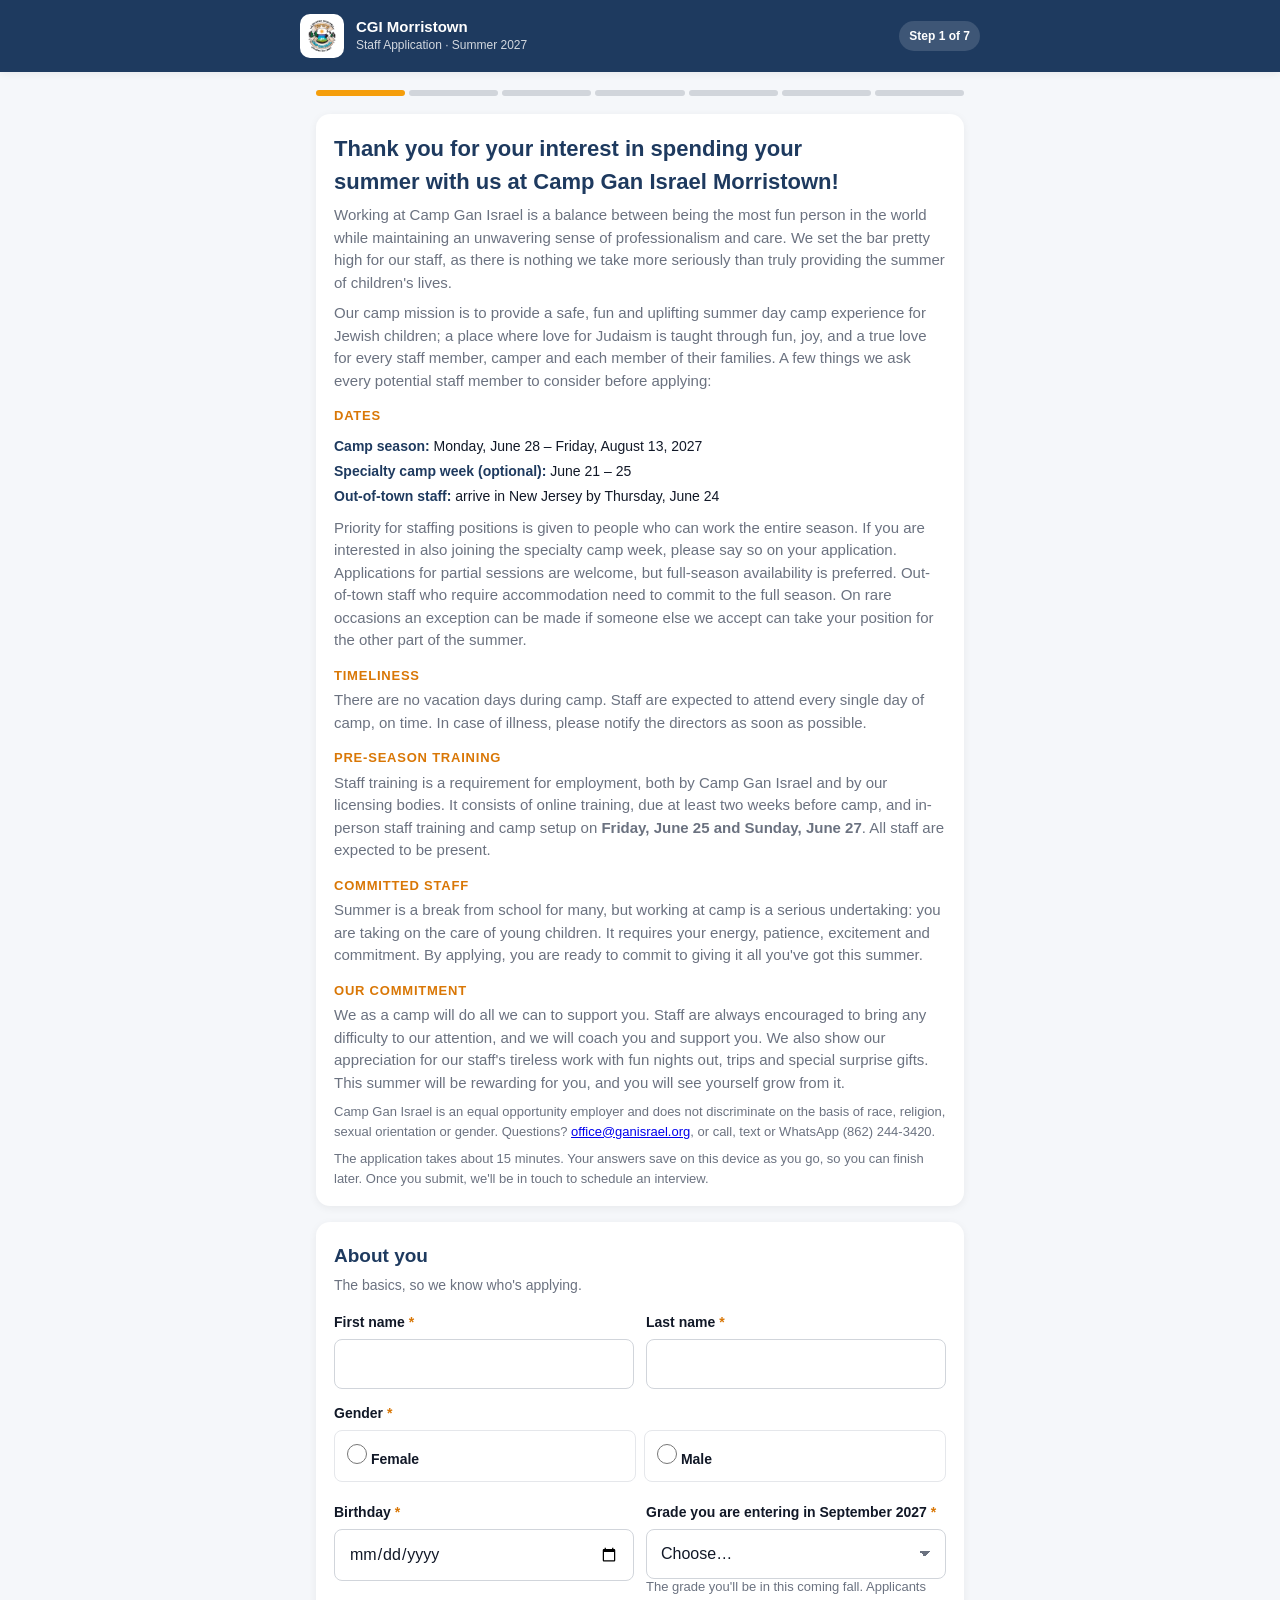
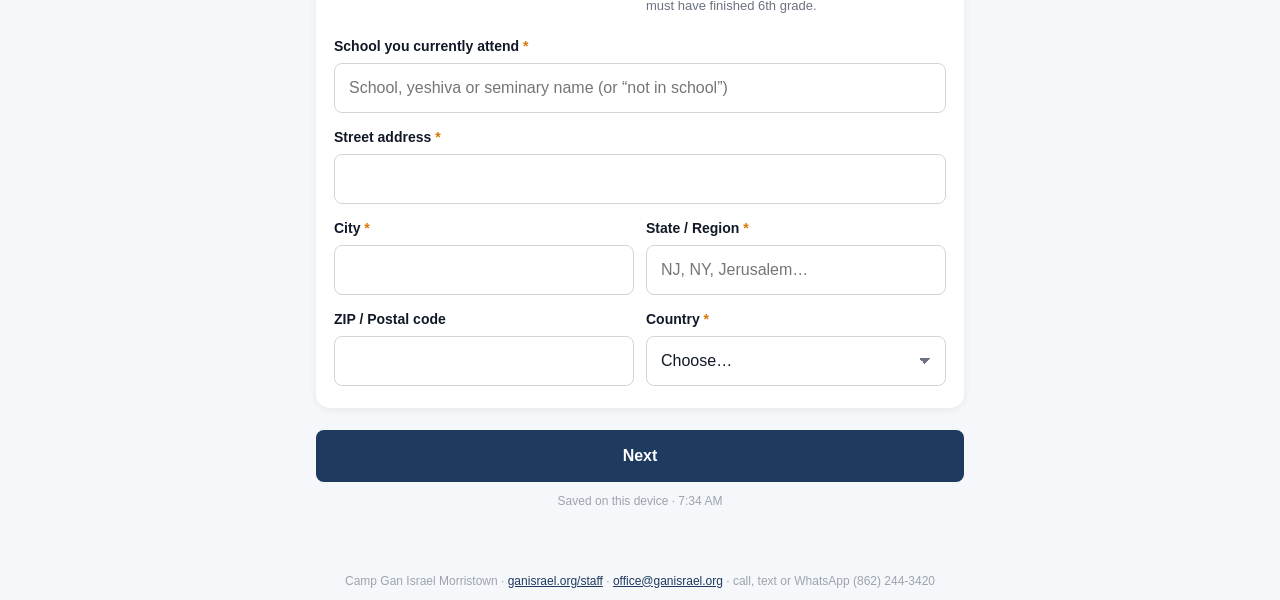
==== apply.html @ 80b59e17 "2027 staff application + reference pages, live backend config - apply.html: 2027 staff application (" ====
<!DOCTYPE html>
<html lang="en">
<head>
  <meta charset="UTF-8">
  <meta name="viewport" content="width=device-width, initial-scale=1, viewport-fit=cover">
  <meta name="theme-color" content="#1e3a5f">
  <meta name="robots" content="noindex, nofollow">
  <title>Staff Application 2027</title>
  <link rel="icon" href="assets/cgi-logo.png">
  <style>
    /* Layout: one column, one section at a time, big tap targets. Same tokens as the portal (styles.css). */
    :root {
      --navy: #1e3a5f; --navy-dark: #142842; --navy-soft: #e8eef6;
      --accent: #f59e0b; --accent-dark: #d97706;
      --green: #059669; --red: #dc2626; --red-soft: #fef2f2;
      --bg: #f5f7fa; --card: #ffffff;
      --text: #111827; --muted: #6b7280; --light: #9ca3af;
      --border: #e5e7eb; --border-dark: #d1d5db;
      --radius: 14px; --radius-sm: 8px;
      --shadow: 0 2px 8px rgba(0,0,0,.06); --shadow-lg: 0 8px 24px rgba(0,0,0,.08);
      --font: -apple-system, BlinkMacSystemFont, "Segoe UI", "Helvetica Neue", Arial, sans-serif;
      color-scheme: light;
    }
    * { box-sizing: border-box; margin: 0; padding: 0; }
    html, body { font-family: var(--font); background: var(--bg); color: var(--text); line-height: 1.5; -webkit-font-smoothing: antialiased; }
    button, input, select, textarea { font: inherit; color: inherit; }
    :focus-visible { outline: none; box-shadow: 0 0 0 3px rgba(30,58,95,.25); border-radius: var(--radius-sm); }
    [hidden] { display: none !important; }

    .top { background: var(--navy); color: #fff; padding-block: 14px; padding-left: max(16px, env(safe-area-inset-left, 0px)); padding-right: max(16px, env(safe-area-inset-right, 0px)); position: sticky; top: 0; z-index: 10; box-shadow: var(--shadow); }
    .top .inner { max-width: 680px; margin: 0 auto; display: flex; align-items: center; gap: 12px; }
    .top img { width: 44px; height: 44px; object-fit: contain; background: #fff; border-radius: 10px; padding: 3px; flex-shrink: 0; }
    .top .brand { font-weight: 700; font-size: 15px; line-height: 1.2; }
    .top .sub { font-size: 12px; opacity: .8; }
    .top .step-pill { margin-left: auto; font-size: 12px; font-weight: 600; background: rgba(255,255,255,.14); padding: 6px 10px; border-radius: 999px; white-space: nowrap; }

    .wrap { max-width: 680px; margin: 0 auto; padding-block: 18px 40px; padding-left: max(16px, env(safe-area-inset-left, 0px)); padding-right: max(16px, env(safe-area-inset-right, 0px)); }
    .preview-ribbon { background: #b45309; color: #fff; font: 600 12px/1.4 var(--font); text-align: center; padding: 6px 10px; letter-spacing: .02em; }

    .progress { display: grid; grid-template-columns: repeat(7, 1fr); gap: 4px; margin: 0 0 18px; }
    .progress span { height: 6px; border-radius: 3px; background: var(--border-dark); }
    .progress span.done { background: var(--green); }
    .progress span.now { background: var(--accent); }

    .intro { background: var(--card); border-radius: var(--radius); padding: 18px; box-shadow: var(--shadow); margin-bottom: 16px; }
    .intro h1 { font-size: 22px; color: var(--navy); margin-bottom: 6px; text-wrap: balance; }
    .intro p { color: var(--muted); font-size: 15px; margin-bottom: 8px; }
    .intro p:last-child { margin-bottom: 0; }
    .intro .dates { display: grid; gap: 4px; font-size: 14px; color: var(--text); margin: 10px 0; }
    .intro .dates b { color: var(--navy); }
    .intro h3 { font-size: 13px; letter-spacing: .06em; text-transform: uppercase; color: var(--accent-dark); margin: 14px 0 4px; }
    .intro .small { font-size: 13px; }
    .field input[type=file] { display: block; width: 100%; padding: 10px; border: 1.5px dashed var(--border-dark); border-radius: var(--radius-sm); background: #fff; font-size: 14px; }

    section.step { background: var(--card); border-radius: var(--radius); padding: 20px 18px 22px; box-shadow: var(--shadow); }
    section.step h2 { font-size: 19px; color: var(--navy); margin-bottom: 4px; text-wrap: balance; }
    section.step .lead { color: var(--muted); font-size: 14px; margin-bottom: 16px; }
    .group { display: grid; gap: 14px; }
    .field label, .field .lbl { display: block; font-size: 14px; font-weight: 600; margin-bottom: 6px; }
    .field .hint { font-size: 13px; color: var(--muted); margin: -2px 0 6px; }
    .field .req::after { content: " *"; color: var(--accent-dark); }
    input[type=text], input[type=email], input[type=tel], input[type=date], select, textarea {
      width: 100%; padding: 12px 14px; font-size: 16px; border: 1.5px solid var(--border-dark); border-radius: var(--radius-sm); background: #fff; min-height: 46px;
    }
    textarea { min-height: 96px; resize: vertical; }
    select { appearance: none; -webkit-appearance: none; background-image: linear-gradient(45deg, transparent 50%, var(--muted) 50%), linear-gradient(135deg, var(--muted) 50%, transparent 50%); background-position: calc(100% - 20px) 50%, calc(100% - 14px) 50%; background-size: 6px 6px; background-repeat: no-repeat; padding-right: 36px; }
    .two { display: grid; grid-template-columns: 1fr 1fr; gap: 12px; }
    @media (max-width: 480px) { .two { grid-template-columns: 1fr; } }
    .choices { display: grid; gap: 8px; }
    .choice { display: flex; align-items: flex-start; gap: 10px; padding: 11px 12px; border: 1.5px solid var(--border); border-radius: var(--radius-sm); background: #fff; cursor: pointer; font-size: 15px; min-height: 46px; }
    .choice input { width: 20px; height: 20px; margin-top: 2px; flex-shrink: 0; accent-color: var(--navy); }
    .choice:has(input:checked) { border-color: var(--navy); background: var(--navy-soft); }
    .choice small { display: block; color: var(--muted); font-size: 13px; }
    .inline { display: flex; align-items: center; gap: 10px; font-size: 14px; font-weight: 500; margin-top: 8px; }
    .inline input { width: 20px; height: 20px; accent-color: var(--navy); }
    .note { background: var(--navy-soft); border-left: 4px solid var(--navy); padding: 10px 12px; border-radius: 0 var(--radius-sm) var(--radius-sm) 0; font-size: 14px; color: var(--text); }
    .subcard { border: 1.5px dashed var(--border-dark); border-radius: var(--radius-sm); padding: 14px; display: grid; gap: 12px; }
    .subcard h3 { font-size: 15px; color: var(--navy); }
    .subcard p.pol { font-size: 14px; color: var(--text); line-height: 1.55; }
    .field.error input, .field.error select, .field.error textarea { border-color: var(--red); background: var(--red-soft); }
    .err { color: var(--red); font-size: 13px; margin-top: 4px; display: none; }
    .field.error .err { display: block; }
    .banner-error { background: var(--red-soft); border: 1.5px solid var(--red); color: var(--red); border-radius: var(--radius-sm); padding: 10px 12px; font-size: 14px; margin-bottom: 14px; }

    .nav { display: flex; gap: 10px; margin-top: 22px; }
    .btn { border: 0; border-radius: var(--radius-sm); padding: 14px 18px; font-size: 16px; font-weight: 700; min-height: 48px; cursor: pointer; }
    .btn-primary { background: var(--navy); color: #fff; flex: 1; }
    .btn-primary:hover { background: var(--navy-dark); }
    .btn-ghost { background: #fff; color: var(--navy); border: 1.5px solid var(--border-dark); }
    .btn-accent { background: var(--accent); color: #fff; flex: 1; }
    .btn-accent:hover { background: var(--accent-dark); }
    .saved { text-align: center; font-size: 12px; color: var(--light); margin-top: 10px; }

    .done-card { background: var(--card); border-radius: var(--radius); padding: 24px 18px; box-shadow: var(--shadow-lg); text-align: center; }
    .done-card .check { width: 64px; height: 64px; border-radius: 50%; background: var(--green); color: #fff; font-size: 34px; line-height: 64px; margin: 0 auto 14px; }
    .done-card h2 { color: var(--navy); font-size: 22px; margin-bottom: 8px; }
    .done-card p { color: var(--muted); margin-bottom: 8px; }
    .summary { text-align: left; margin-top: 18px; border-top: 1px solid var(--border); padding-top: 14px; font-size: 14px; }
    .summary h3 { font-size: 15px; color: var(--navy); margin: 12px 0 6px; }
    .summary dl { display: grid; grid-template-columns: minmax(120px, 38%) 1fr; gap: 4px 10px; }
    .summary dt { color: var(--muted); }
    .summary dd { min-width: 0; overflow-wrap: anywhere; }

    footer { text-align: center; color: var(--light); font-size: 12px; padding: 22px 16px 10px; }
    footer a { color: var(--navy); }
    @media (prefers-reduced-motion: no-preference) { section.step { animation: in .18s ease-out; } @keyframes in { from { opacity: .6; transform: translateY(4px); } to { opacity: 1; transform: none; } } }
  </style>
</head>
<body>

<header class="top">
  <div class="inner">
    <img src="assets/cgi-logo.png" alt="Camp Gan Israel Morristown">
    <div>
      <div class="brand">CGI Morristown</div>
      <div class="sub">Staff Application · Summer 2027</div>
    </div>
    <div class="step-pill" id="stepPill">Step 1 of 7</div>
  </div>
</header>

<div class="preview-ribbon" id="previewRibbon" hidden>PREVIEW · nothing you type here is sent</div>

<main class="wrap">
  <div class="progress" id="progress" aria-hidden="true"></div>

  <div class="intro" id="intro">
    <h1>Thank you for your interest in spending your summer with us at Camp Gan Israel Morristown!</h1>
    <p>Working at Camp Gan Israel is a balance between being the most fun person in the world while maintaining an unwavering sense of professionalism and care. We set the bar pretty high for our staff, as there is nothing we take more seriously than truly providing the summer of children's lives.</p>
    <p>Our camp mission is to provide a safe, fun and uplifting summer day camp experience for Jewish children; a place where love for Judaism is taught through fun, joy, and a true love for every staff member, camper and each member of their families. A few things we ask every potential staff member to consider before applying:</p>
    <h3>Dates</h3>
    <div class="dates">
      <div><b>Camp season:</b> Monday, June 28 – Friday, August 13, 2027</div>
      <div><b>Specialty camp week (optional):</b> June 21 – 25</div>
      <div><b>Out-of-town staff:</b> arrive in New Jersey by Thursday, June 24</div>
    </div>
    <p>Priority for staffing positions is given to people who can work the entire season. If you are interested in also joining the specialty camp week, please say so on your application. Applications for partial sessions are welcome, but full-season availability is preferred. Out-of-town staff who require accommodation need to commit to the full season. On rare occasions an exception can be made if someone else we accept can take your position for the other part of the summer.</p>
    <h3>Timeliness</h3>
    <p>There are no vacation days during camp. Staff are expected to attend every single day of camp, on time. In case of illness, please notify the directors as soon as possible.</p>
    <h3>Pre-season training</h3>
    <p>Staff training is a requirement for employment, both by Camp Gan Israel and by our licensing bodies. It consists of online training, due at least two weeks before camp, and in-person staff training and camp setup on <b>Friday, June 25 and Sunday, June 27</b>. All staff are expected to be present.</p>
    <h3>Committed staff</h3>
    <p>Summer is a break from school for many, but working at camp is a serious undertaking: you are taking on the care of young children. It requires your energy, patience, excitement and commitment. By applying, you are ready to commit to giving it all you've got this summer.</p>
    <h3>Our commitment</h3>
    <p>We as a camp will do all we can to support you. Staff are always encouraged to bring any difficulty to our attention, and we will coach you and support you. We also show our appreciation for our staff's tireless work with fun nights out, trips and special surprise gifts. This summer will be rewarding for you, and you will see yourself grow from it.</p>
    <p class="small">Camp Gan Israel is an equal opportunity employer and does not discriminate on the basis of race, religion, sexual orientation or gender. Questions? <a href="mailto:office@ganisrael.org">office@ganisrael.org</a>, or call, text or WhatsApp (862) 244-3420.</p>
    <p class="small">The application takes about 15 minutes. Your answers save on this device as you go, so you can finish later. Once you submit, we'll be in touch to schedule an interview.</p>
  </div>

  <div class="banner-error" id="bannerError" hidden>Please fix the highlighted answers before continuing.</div>

  <form id="applyForm" novalidate autocomplete="on">

    <!-- ===================== STEP 1: ABOUT YOU ===================== -->
    <section class="step" data-step="1">
      <h2>About you</h2>
      <p class="lead">The basics, so we know who's applying.</p>
      <div class="group">
        <div class="two">
          <div class="field"><label class="req" for="firstName">First name</label><input type="text" id="firstName" name="firstName" autocomplete="given-name" required><div class="err">Please enter your first name.</div></div>
          <div class="field"><label class="req" for="lastName">Last name</label><input type="text" id="lastName" name="lastName" autocomplete="family-name" required><div class="err">Please enter your last name.</div></div>
        </div>
        <div class="field">
          <span class="lbl req">Gender</span>
          <div class="choices two">
            <label class="choice"><input type="radio" name="gender" value="Female" required> Female</label>
            <label class="choice"><input type="radio" name="gender" value="Male"> Male</label>
          </div>
          <div class="err">Please choose one.</div>
        </div>
        <div class="two">
          <div class="field"><label class="req" for="birthday">Birthday</label><input type="date" id="birthday" name="birthday" required><div class="err">Please enter your birthday.</div></div>
          <div class="field">
            <label class="req" for="gradeEntering">Grade you are entering in September 2027</label>
            <select id="gradeEntering" name="gradeEntering" required>
              <option value="">Choose…</option>
              <option>7th Grade</option><option>8th Grade</option><option>9th Grade</option><option>10th Grade</option>
              <option>11th Grade</option><option>12th Grade</option>
              <option>Post-High School / Seminary / Bais Midrash</option><option>College</option>
              <option>Not currently in school</option><option>Other</option>
            </select>
            <div class="hint">The grade you'll be in this coming fall. Applicants must have finished 6th grade.</div>
            <div class="err">Please choose your grade.</div>
          </div>
        </div>
        <div class="field"><label class="req" for="school">School you currently attend</label><input type="text" id="school" name="school" required placeholder="School, yeshiva or seminary name (or “not in school”)"><div class="err">Please tell us your school.</div></div>
        <div class="field"><label class="req" for="street">Street address</label><input type="text" id="street" name="street" autocomplete="street-address" required><div class="err">Please enter your address.</div></div>
        <div class="two">
          <div class="field"><label class="req" for="city">City</label><input type="text" id="city" name="city" autocomplete="address-level2" required><div class="err">Please enter your city.</div></div>
          <div class="field"><label class="req" for="state">State / Region</label><input type="text" id="state" name="state" autocomplete="address-level1" required placeholder="NJ, NY, Jerusalem…"><div class="err">Please enter your state or region.</div></div>
        </div>
        <div class="two">
          <div class="field"><label for="zip">ZIP / Postal code</label><input type="text" id="zip" name="zip" autocomplete="postal-code" inputmode="numeric"></div>
          <div class="field">
            <label class="req" for="country">Country</label>
            <select id="country" name="country" required>
              <option value="">Choose…</option>
              <option>United States</option><option>Israel</option><option>Canada</option><option>South Africa</option>
              <option>United Kingdom</option><option>Australia</option><option>Other</option>
            </select>
            <div class="err">Please choose your country.</div>
          </div>
        </div>
      </div>
    </section>

    <!-- ===================== STEP 2: CONTACT ===================== -->
    <section class="step" data-step="2" hidden>
      <h2>How to reach you</h2>
      <p class="lead">Before camp we communicate mostly by email. Interviews are by Zoom or WhatsApp video. Please give us an email and phone that you check.</p>
      <div class="group">
        <div class="field"><label class="req" for="email">Your email</label><input type="email" id="email" name="email" autocomplete="email" inputmode="email" required><div class="err">Please enter a working email address.</div></div>
        <div class="field">
          <label class="req" for="phone">Your phone</label>
          <input type="tel" id="phone" name="phone" autocomplete="tel" inputmode="tel" required placeholder="Include the country code if outside the US">
          <label class="inline"><input type="checkbox" id="phoneWhatsApp" name="phoneWhatsApp" value="Yes"> This number is on WhatsApp</label>
          <div class="err">Please enter a phone number.</div>
        </div>

        <div class="field" id="noOwnContactField">
          <span class="lbl">If the email or phone above isn't really yours</span>
          <div class="choices">
            <label class="choice"><input type="checkbox" id="noOwnContact" name="noOwnContact" value="Yes"> I don't have my own email or phone<small>Younger applicants only. You'll add a parent's contact below.</small></label>
            <label class="choice"><input type="checkbox" id="limitedAccess" name="limitedAccess" value="Yes"> I have limited access to my phone or email (for example, in yeshiva)<small>We'll copy a parent so they can pass along interview, training and camp emails.</small></label>
          </div>
          <div class="note" id="ownContactRule" hidden>Applicants entering 11th grade or above must have their own email and phone.</div>
        </div>

        <div class="subcard" id="parentBlock" hidden>
          <h3>Parent or guardian contact</h3>
          <div class="field"><label class="req" for="parentName">Parent / guardian name</label><input type="text" id="parentName" name="parentName"><div class="err">Please enter a parent's name.</div></div>
          <div class="two">
            <div class="field"><label class="req" for="parentEmail">Parent email</label><input type="email" id="parentEmail" name="parentEmail" inputmode="email"><div class="err">Please enter a working email.</div></div>
            <div class="field"><label class="req" for="parentPhone">Parent phone</label><input type="tel" id="parentPhone" name="parentPhone" inputmode="tel"><label class="inline"><input type="checkbox" name="parentPhoneWhatsApp" value="Yes"> On WhatsApp</label><div class="err">Please enter a phone number.</div></div>
          </div>
          <div class="hint">We'll copy your parent on interview, training and contract emails. You stay the main contact.</div>
        </div>

        <div class="subcard">
          <h3>Second phone number (optional)</h3>
          <div class="hint">For example a home phone, or a number you use during the summer and vacation.</div>
          <div class="two">
            <div class="field"><label for="phone2">Number</label><input type="tel" id="phone2" name="phone2" inputmode="tel"></div>
            <div class="field"><label for="phone2Note">What is this number?</label><input type="text" id="phone2Note" name="phone2Note" placeholder="Home phone, yeshiva phone…"></div>
          </div>
          <label class="inline"><input type="checkbox" name="phone2WhatsApp" value="Yes"> This number is on WhatsApp</label>
          <label class="inline"><input type="checkbox" name="phone2Summer" value="Yes"> This number is available during the summer and vacation</label>
        </div>
      </div>
    </section>

    <!-- ===================== STEP 3: THE JOB ===================== -->
    <section class="step" data-step="3" hidden>
      <h2>The job</h2>
      <p class="lead">What you're applying for and when you can be here.</p>
      <div class="group">
        <div class="field">
          <span class="lbl req">Which division are you applying for?</span>
          <div class="choices">
            <label class="choice"><input type="radio" name="division" value="Boys Division" required> Boys Division</label>
            <label class="choice"><input type="radio" name="division" value="Girls Division"> Girls Division</label>
            <label class="choice"><input type="radio" name="division" value="Kiddie Camp"> Kiddie Camp<small>Pre-K and entering Kindergarten</small></label>
            <label class="choice"><input type="radio" name="division" value="General Camp Position for all divisions"> General camp position for all divisions</label>
          </div>
          <div class="err">Please choose a division.</div>
        </div>
        <div class="two">
          <div class="field">
            <label class="req" for="position1">Position you're applying for</label>
            <select id="position1" name="position1" required>
              <option value="">Choose…</option>
              <option>Junior Counselor</option><option>Counselor</option><option>Head Counselor</option><option>Assistant Director</option>
              <option>Kiddie Camp Teacher</option><option>Kiddie Camp Assistant</option>
              <option>Specialty / Elective Instructor</option><option>Lifeguard</option><option>Van Driver</option><option>Bus Monitor</option>
              <option>Learning Teacher (Boys Division)</option><option>Other</option>
            </select>
            <div class="err">Please choose a position.</div>
          </div>
          <div class="field">
            <label for="position2">Second choice, or a position to combine with it</label>
            <select id="position2" name="position2">
              <option value="">None</option>
              <option>Junior Counselor</option><option>Counselor</option><option>Head Counselor</option><option>Assistant Director</option>
              <option>Kiddie Camp Teacher</option><option>Kiddie Camp Assistant</option>
              <option>Specialty / Elective Instructor</option><option>Lifeguard</option><option>Van Driver</option><option>Bus Monitor</option>
              <option>Learning Teacher (Boys Division)</option><option>Other</option>
            </select>
          </div>
        </div>
        <div class="field" id="positionOtherField" hidden><label for="positionOther">Tell us the position you have in mind</label><input type="text" id="positionOther" name="positionOther"></div>
        <div class="subcard" id="phonePolicyBlock" hidden>
          <h3>Our phone policy</h3>
          <p class="pol" id="policyStrict" hidden>Camp Gan Israel is a no-phone environment during camp hours. Each morning you leave your phone in the camp office with the director, and you pick it up at the end of the day. Staff stay in touch with each other by radio. We've seen that phones pull attention away from the campers, and campers shouldn't see staff on a phone. If you need to make a personal call, let your direct supervisor know and step away. Phones come out only for a genuine emergency.</p>
          <p class="pol" id="policyGeneral" hidden>Camp Gan Israel is a no-phone environment during camp hours. Phones come out only for a genuine emergency, or to take photos when asked. For a personal call, let your direct supervisor know and step away from the campers. Campers shouldn't see staff on a phone.</p>
          <div class="field">
            <label class="choice"><input type="checkbox" name="phonePolicyAck" value="Yes" required> <span>I've read the phone policy, and I'm comfortable working with it.</span></label>
            <div class="err">Please tick the box to continue.</div>
          </div>
        </div>
        <div class="field">
          <span class="lbl req">Where are you coming from?</span>
          <div class="choices">
            <label class="choice"><input type="radio" name="origin" value="In town" required> In town<small>Morristown area, coming to camp each day</small></label>
            <label class="choice"><input type="radio" name="origin" value="Out of town (USA)"> Out of town, within the US<small>You'd stay in Morristown for the summer</small></label>
            <label class="choice"><input type="radio" name="origin" value="International"> International<small>Coming from outside the US</small></label>
          </div>
          <div class="err">Please choose one.</div>
        </div>
        <div class="field">
          <span class="lbl req">Please confirm the weeks that you will be at camp</span>
          <div class="hint">Preference is given to those who can attend the entire season.</div>
          <div class="choices">
            <label class="choice"><input type="checkbox" name="weeks" value="Specialty Week (June 21 - June 25)"> Specialty Week <small>June 21 – 25</small></label>
            <label class="choice"><input type="checkbox" name="weeks" value="Week 1 (June 28 - July 2)"> Week 1 <small>June 28 – July 2</small></label>
            <label class="choice"><input type="checkbox" name="weeks" value="Week 2 (July 5 - July 9)"> Week 2 <small>July 5 – 9 · no camp Monday, July 5</small></label>
            <label class="choice"><input type="checkbox" name="weeks" value="Week 3 (July 12 - July 16)"> Week 3 <small>July 12 – 16</small></label>
            <label class="choice"><input type="checkbox" name="weeks" value="Week 4 (July 19 - July 23)"> Week 4 <small>July 19 – 23</small></label>
            <label class="choice"><input type="checkbox" name="weeks" value="Week 5 (July 26 - July 30)"> Week 5 <small>July 26 – 30</small></label>
            <label class="choice"><input type="checkbox" name="weeks" value="Week 6 (August 2 - August 6)"> Week 6 <small>August 2 – 6</small></label>
            <label class="choice"><input type="checkbox" name="weeks" value="Week 7 (August 9 - August 13)"> Week 7 <small>August 9 – 13 · no camp Thursday, August 12 (Tisha B'Av)</small></label>
          </div>
          <div class="err">Please check at least one week.</div>
        </div>
        <div class="field"><label for="blackoutDates">Within those weeks, are there any days you can't be at camp?</label><input type="text" id="blackoutDates" name="blackoutDates" placeholder="Leave blank if none"></div>
        <div class="field">
          <span class="lbl req">Have you worked at Camp Gan Israel Morristown before?</span>
          <div class="choices two">
            <label class="choice"><input type="radio" name="returning" value="Yes" required> Yes</label>
            <label class="choice"><input type="radio" name="returning" value="No"> No</label>
          </div>
          <div class="err">Please choose one.</div>
        </div>
        <div class="field" id="returningDetailField" hidden><label for="returningDetail">Which summers, and in what position?</label><input type="text" id="returningDetail" name="returningDetail" placeholder="e.g. 2025 and 2026, Girls Division counselor"></div>
        <div class="note">We offer transportation for staff who can be bus monitors. Areas we offer transportation from: West Orange and Livingston. Inquire about other locations.</div>
        <div class="field">
          <span class="lbl req">Will you require transportation to and from camp?</span>
          <div class="hint">All staff using camp transportation are required to be a bus monitor.</div>
          <div class="choices two">
            <label class="choice"><input type="radio" name="transportation" value="Yes" required> Yes</label>
            <label class="choice"><input type="radio" name="transportation" value="No"> No</label>
            <label class="choice"><input type="radio" name="transportation" value="Unsure"> Unsure</label>
          </div>
          <div class="err">Please choose one.</div>
        </div>
        <div class="field">
          <span class="lbl">Are you interested in additional camp jobs after camp hours?</span>
          <div class="choices two">
            <label class="choice"><input type="radio" name="afterHoursJobs" value="Yes"> Yes</label>
            <label class="choice"><input type="radio" name="afterHoursJobs" value="No"> No</label>
            <label class="choice"><input type="radio" name="afterHoursJobs" value="Maybe"> Maybe</label>
          </div>
        </div>
        <div class="field">
          <span class="lbl req">Are you applying together with friends?</span>
          <div class="choices two">
            <label class="choice"><input type="radio" name="friendsYN" value="Yes" required> Yes</label>
            <label class="choice"><input type="radio" name="friendsYN" value="No"> No</label>
          </div>
          <div class="err">Please choose one.</div>
        </div>
        <div class="field" id="friendsField" hidden><label class="req" for="friends">Which friends? (names)</label><input type="text" id="friends" name="friends"><div class="err">Please list their names.</div></div>
        <div class="field">
          <label for="heardFrom">How did you hear about us?</label>
          <select id="heardFrom" name="heardFrom">
            <option value="">Choose…</option>
            <option>I worked here before</option><option>A friend or family member</option><option>ganisrael.org</option><option>Instagram</option>
            <option>A classified ad or job board</option><option>My yeshiva or seminary</option><option>Other</option>
          </select>
        </div>
      </div>
    </section>

    <!-- ===================== STEP 4: EXPERIENCE ===================== -->
    <section class="step" data-step="4" hidden>
      <h2>Your experience</h2>
      <p class="lead">Tell us about you. Short and honest is perfect.</p>
      <div class="group">
        <div class="field"><label class="req" for="expChildren">What is your past experience as a counselor or caretaker of children?</label><textarea id="expChildren" name="expChildren" required></textarea><div class="err">Please answer this one.</div></div>
        <div class="field"><label for="expCamper">Please describe your past camp experience as a camper. Include best/worst memory, favorite activity, and dislikes.</label><textarea id="expCamper" name="expCamper"></textarea></div>
        <div class="field" id="expStaffField"><label for="expStaff">Please describe your experience as a staff member. What were the pros and cons of your previous experiences? What did you like about being a staff member?</label><textarea id="expStaff" name="expStaff"></textarea></div>
        <div class="field"><label class="req" for="whyCGI">Describe why you would like to work at Camp Gan Israel</label><textarea id="whyCGI" name="whyCGI" required></textarea><div class="err">Please answer this one.</div></div>
        <div class="field">
          <span class="lbl">Check areas in which you have interest, experience, or teaching knowledge</span>
          <div class="choices two">
            <label class="choice"><input type="checkbox" name="interests" value="Arts & Crafts"> Arts &amp; Crafts</label>
            <label class="choice"><input type="checkbox" name="interests" value="Cooking"> Cooking</label>
            <label class="choice"><input type="checkbox" name="interests" value="Sports"> Sports</label>
            <label class="choice"><input type="checkbox" name="interests" value="Nature"> Nature</label>
            <label class="choice"><input type="checkbox" name="interests" value="Dance"> Dance</label>
            <label class="choice"><input type="checkbox" name="interests" value="Swim"> Swim</label>
            <label class="choice"><input type="checkbox" name="interests" value="Drawing"> Drawing</label>
            <label class="choice"><input type="checkbox" name="interests" value="Music"> Music</label>
            <label class="choice"><input type="checkbox" name="interests" value="Woodworking"> Woodworking</label>
            <label class="choice"><input type="checkbox" name="interests" value="Drama"> Drama</label>
            <label class="choice"><input type="checkbox" name="interests" value="Photography"> Photography</label>
            <label class="choice"><input type="checkbox" name="interests" value="Sewing"> Sewing</label>
            <label class="choice"><input type="checkbox" name="interests" value="Technology"> Technology</label>
            <label class="choice"><input type="checkbox" name="interests" value="Gymnastics"> Gymnastics</label>
            <label class="choice"><input type="checkbox" name="interests" value="Song Writing"> Song Writing</label>
            <label class="choice"><input type="checkbox" name="interests" value="Lego Robotics"> Lego Robotics</label>
            <label class="choice"><input type="checkbox" name="interests" value="Computer Science"> Computer Science</label>
            <label class="choice"><input type="checkbox" name="interests" value="Ceramics"> Ceramics</label>
          </div>
        </div>
        <div class="field"><label for="interestsExplain">Please explain any items selected above</label><textarea id="interestsExplain" name="interestsExplain"></textarea></div>
        <div class="field"><label for="hobbies">What hobbies, skills, talents, or interests can you use at camp to better your campers' experience/activities?</label><div class="hint">You can also include items not listed above.</div><textarea id="hobbies" name="hobbies"></textarea></div>
        <div class="field"><label for="ageRange">Is there a specific age range you would like to work with?</label><input type="text" id="ageRange" name="ageRange" placeholder="e.g. ages 6–8, or the oldest bunk"></div>
      </div>
    </section>

    <!-- ===================== STEP 5: REFERENCES & WORK HISTORY ===================== -->
    <section class="step" data-step="5" hidden>
      <h2>References and work history</h2>
      <p class="lead">Please give us two references we can contact, and a third if you have one. Our preference is a reference from a camp you worked at; if you don't have that, other work experience is appreciated: an employer, a family you babysat for, a volunteer program, or a teacher. We'll email each reference a few short questions, and may also call.</p>
      <div class="group">
        <div class="subcard">
          <h3>Reference 1</h3>
          <div class="two">
            <div class="field"><label class="req" for="ref1Type">This reference is from</label><select id="ref1Type" name="ref1Type" required><option value="">Choose…</option><option>A camp I worked at</option><option>An employer</option><option>A family I babysat for</option><option>Volunteer work</option><option>A teacher or school</option><option>Other</option></select><div class="err">Please choose one.</div></div>
            <div class="field"><label class="req" for="ref1Name">Name</label><input type="text" id="ref1Name" name="ref1Name" required><div class="err">Please enter a name.</div></div>
          </div>
          <div class="two">
            <div class="field"><label class="req" for="ref1Phone">Phone</label><input type="tel" id="ref1Phone" name="ref1Phone" inputmode="tel" required><label class="inline"><input type="checkbox" name="ref1WhatsApp" value="Yes"> On WhatsApp</label><div class="err">Please enter a phone number.</div></div>
            <div class="field"><label class="req" for="ref1Email">Email</label><input type="email" id="ref1Email" name="ref1Email" inputmode="email" required><div class="err">Please enter a working email.</div></div>
          </div>
          <div class="field"><label class="req" for="ref1How">Where they know you from, and your position there</label><input type="text" id="ref1How" name="ref1How" required placeholder="e.g. Camp Gan Israel Brooklyn, counselor, summer 2026"><div class="err">Please tell us how they know you.</div></div>
        </div>
        <div class="subcard">
          <h3>Reference 2</h3>
          <div class="two">
            <div class="field"><label class="req" for="ref2Type">This reference is from</label><select id="ref2Type" name="ref2Type" required><option value="">Choose…</option><option>A camp I worked at</option><option>An employer</option><option>A family I babysat for</option><option>Volunteer work</option><option>A teacher or school</option><option>Other</option></select><div class="err">Please choose one.</div></div>
            <div class="field"><label class="req" for="ref2Name">Name</label><input type="text" id="ref2Name" name="ref2Name" required><div class="err">Please enter a name.</div></div>
          </div>
          <div class="two">
            <div class="field"><label class="req" for="ref2Phone">Phone</label><input type="tel" id="ref2Phone" name="ref2Phone" inputmode="tel" required><label class="inline"><input type="checkbox" name="ref2WhatsApp" value="Yes"> On WhatsApp</label><div class="err">Please enter a phone number.</div></div>
            <div class="field"><label class="req" for="ref2Email">Email</label><input type="email" id="ref2Email" name="ref2Email" inputmode="email" required><div class="err">Please enter a working email.</div></div>
          </div>
          <div class="field"><label class="req" for="ref2How">Where they know you from, and your position there</label><input type="text" id="ref2How" name="ref2How" required><div class="err">Please tell us how they know you.</div></div>
        </div>
        <div class="subcard">
          <h3>Reference 3 (optional)</h3>
          <div class="two">
            <div class="field"><label for="ref3Type">This reference is from</label><select id="ref3Type" name="ref3Type"><option value="">Choose…</option><option>A camp I worked at</option><option>An employer</option><option>A family I babysat for</option><option>Volunteer work</option><option>A teacher or school</option><option>Other</option></select></div>
            <div class="field"><label for="ref3Name">Name</label><input type="text" id="ref3Name" name="ref3Name"></div>
          </div>
          <div class="two">
            <div class="field"><label for="ref3Phone">Phone</label><input type="tel" id="ref3Phone" name="ref3Phone" inputmode="tel"><label class="inline"><input type="checkbox" name="ref3WhatsApp" value="Yes"> On WhatsApp</label></div>
            <div class="field"><label for="ref3Email">Email</label><input type="email" id="ref3Email" name="ref3Email" inputmode="email"></div>
          </div>
          <div class="field"><label for="ref3How">Where they know you from, and your position there</label><input type="text" id="ref3How" name="ref3How"></div>
        </div>
        <div class="field"><label for="otherWork">Other work or volunteer experience you'd like us to know about (optional)</label><textarea id="otherWork" name="otherWork"></textarea></div>
      </div>
    </section>

    <!-- ===================== STEP 6: EDUCATION ===================== -->
    <section class="step" data-step="6" hidden>
      <h2>Education</h2>
      <p class="lead">Where you've studied.</p>
      <div class="group">
        <div class="two">
          <div class="field"><label for="elemSchool">Name of elementary school</label><input type="text" id="elemSchool" name="elemSchool"></div>
          <div class="field"><label for="elemYears">Grades and years attended</label><input type="text" id="elemYears" name="elemYears"></div>
        </div>
        <div class="two">
          <div class="field"><label for="hsSchool">Name of high school or yeshiva</label><input type="text" id="hsSchool" name="hsSchool"></div>
          <div class="field"><label for="hsYears">Grades and years attended</label><input type="text" id="hsYears" name="hsYears"></div>
        </div>
        <div class="field">
          <span class="lbl">High school / yeshiva status</span>
          <div class="choices two">
            <label class="choice"><input type="radio" name="hsStatus" value="Current student"> Current student</label>
            <label class="choice"><input type="radio" name="hsStatus" value="Graduated"> Graduated</label>
            <label class="choice"><input type="radio" name="hsStatus" value="Other"> Other</label>
          </div>
        </div>
        <div class="two">
          <div class="field"><label for="postSchool">Seminary / Bais Midrash / College / University</label><input type="text" id="postSchool" name="postSchool"></div>
          <div class="field"><label for="postYears">Years attended</label><input type="text" id="postYears" name="postYears"></div>
        </div>
        <div class="field">
          <span class="lbl">Status</span>
          <div class="choices two">
            <label class="choice"><input type="radio" name="postStatus" value="Current student"> Current student</label>
            <label class="choice"><input type="radio" name="postStatus" value="Graduated"> Graduated</label>
            <label class="choice"><input type="radio" name="postStatus" value="Other"> Other</label>
          </div>
        </div>
        <div class="field"><label for="degree">Degree / year earned, if any</label><input type="text" id="degree" name="degree"></div>
      </div>
    </section>

    <!-- ===================== STEP 7: A FEW MORE THINGS + SUBMIT ===================== -->
    <section class="step" data-step="7" hidden>
      <h2>A few more things</h2>
      <p class="lead">Almost done.</p>
      <div class="group">
        <div class="subcard" id="ootBlock" hidden>
          <h3>Coming from out of town</h3>
          <div class="note">At Camp Gan Israel we take care of your needs for the summer: lodging, meals and local transportation, plus a weekly stipend. Travel within the USA is covered up to a set amount; if your travel costs more, we cover it and adjust the stipend. If you are coming from outside the USA, we cover your flights and adjust the stipend to reflect the cost.</div>
          <div class="field"><label for="flights">Will you require flights to and from camp? If yes, from which city or country? If not, from which city will you be coming and will you require transportation?</label><textarea id="flights" name="flights"></textarea></div>
          <div class="field"><label for="accommodations">Any accommodations you will require this summer, such as a specific food diet?</label><div class="hint">If none, write N/A.</div><textarea id="accommodations" name="accommodations"></textarea></div>
          <div class="field"><label for="foods">Foods you don't eat, and foods you like to eat</label><input type="text" id="foods" name="foods"></div>
          <div class="two">
            <div class="field"><label for="arrival">Arrival plans</label><input type="text" id="arrival" name="arrival" placeholder="When you expect to arrive in New Jersey"></div>
            <div class="field"><label for="departure">Departure plans</label><input type="text" id="departure" name="departure" placeholder="When you expect to leave"></div>
          </div>
          <div class="field">
            <span class="lbl req">Housing</span>
            <div class="choices two">
              <label class="choice"><input type="radio" name="housing" value="I'll need camp housing" required> I'll need camp housing</label>
              <label class="choice"><input type="radio" name="housing" value="I have my own arrangement"> I have my own arrangement</label>
            </div>
            <div class="err">Please choose one.</div>
          </div>
          <div class="field">
            <span class="lbl req">Will you need camp's help with housing before or after the official housing period?</span>
            <div class="hint">Camp's responsibility runs from the Thursday before camp through the Sunday after camp. Anything beyond that is discussed and approved in advance.</div>
            <div class="choices two">
              <label class="choice"><input type="radio" name="extraHousing" value="No" required> No</label>
              <label class="choice"><input type="radio" name="extraHousing" value="Yes"> Yes</label>
            </div>
            <div class="err">Please choose one.</div>
          </div>
          <div class="field" id="extraHousingField" hidden><label for="extraHousingDetail">Please explain</label><input type="text" id="extraHousingDetail" name="extraHousingDetail"></div>
          <div class="field"><label class="choice"><input type="checkbox" name="ootFullSummer" value="Yes" required> <span>I can be at camp for the full summer, June 28 to August 13, and for staff training on June 25 and June 27.</span></label><div class="err">Out-of-town staff need to commit to the full season.</div></div>
          <div class="field"><label class="choice"><input type="checkbox" name="ootInsurance" value="Yes" required> <span>I will arrange appropriate travel and medical insurance before coming.</span></label><div class="err">Please tick the box to continue.</div></div>
          <div class="field" id="visaField" hidden>
            <span class="lbl">Do you have a valid passport, and a US visa if you need one?</span>
            <div class="choices two">
              <label class="choice"><input type="radio" name="visa" value="Yes, both"> Yes, both</label>
              <label class="choice"><input type="radio" name="visa" value="Passport only"> Passport only</label>
              <label class="choice"><input type="radio" name="visa" value="Not yet"> Not yet</label>
            </div>
            <div class="hint">We'll ask for passport details later, only if you're hired.</div>
          </div>
        </div>
        <div class="subcard" id="specialtyBlock" hidden>
          <h3>About the position you chose</h3>
          <div class="note">Many of our positions do not require a degree. Your experience, and your interest in familiarizing yourself with the position, may be enough.</div>
          <div class="field"><label for="specDegrees">Please list any degrees, certifications, and/or experience you have in that field</label><textarea id="specDegrees" name="specDegrees"></textarea></div>
          <div class="field"><label for="specExperience">Please describe your experience with the position you selected</label><textarea id="specExperience" name="specExperience"></textarea></div>
          <div class="note">About your second choice: we may already have someone for your first selection, or it may be a part-time position that can be combined with another one.</div>
          <div class="field"><label for="specOther">Please list any other positions you would be happy to do at camp</label><input type="text" id="specOther" name="specOther"></div>
        </div>
        <div class="field">
          <span class="lbl req">Do you have any medical or health condition that could keep you from doing the job at 100%, or that we should know about for working and living closely with others?</span>
          <div class="choices two">
            <label class="choice"><input type="radio" name="medicalYN" value="No" required> No</label>
            <label class="choice"><input type="radio" name="medicalYN" value="Yes"> Yes</label>
          </div>
          <div class="err">Please choose one.</div>
        </div>
        <div class="field" id="medicalField" hidden><label class="req" for="medicalDetail">Please explain</label><div class="hint">Only the camp office sees this.</div><textarea id="medicalDetail" name="medicalDetail"></textarea><div class="err">Please tell us a little more.</div></div>
        <div class="field"><label for="resume">Resume (optional)</label><div class="hint">PDF or a photo, up to 10 MB. You can also email it to office@ganisrael.org.</div><input type="file" id="resume" name="resume" accept=".pdf,image/*"></div>
        <div class="field"><label for="anythingElse">Anything else you would like us to know?</label><textarea id="anythingElse" name="anythingElse"></textarea></div>
        <div class="note">The undersigned authorizes the camp to contact any previous employers and personal references. Your opportunity for employment will be based solely upon your merit and the availability of positions. Background checks are completed after hiring, through the staff portal.</div>
        <div class="field"><label class="req" for="signature">Typed full name (signature)</label><input type="text" id="signature" name="signature" required autocomplete="off"><div class="err">Please type your full name.</div></div>
        <div class="field">
          <label class="choice"><input type="checkbox" id="acknowledge" name="acknowledge" value="Yes" required> <span>I have answered all the questions to the best of my knowledge, and I'm ready to commit to giving it my best at Camp Gan Israel this summer. I understand that working at camp is a serious commitment that requires punctual, dependable attendance every day. This includes the items at the beginning of the application regarding the dates of camp, timeliness, pre-season training, staff commitment, and our commitment to you.</span></label>
          <div class="err">Please check the box to continue.</div>
        </div>
        <p class="hint">Your information is used only for camp staff hiring, kept secure, and never shared outside Camp Gan Israel Morristown.</p>
      </div>
    </section>

    <div class="nav" id="nav">
      <button type="button" class="btn btn-ghost" id="backBtn" hidden>Back</button>
      <button type="button" class="btn btn-primary" id="nextBtn">Next</button>
      <button type="submit" class="btn btn-accent" id="submitBtn" hidden>Submit application</button>
    </div>
    <div class="nav" id="previewNav" hidden><button type="button" class="btn btn-ghost" id="skipBtn" style="flex:1">Skip this step (preview only, nothing required)</button></div>
    <div class="saved" id="savedNote"></div>
  </form>

  <div class="done-card" id="doneCard" hidden>
    <div class="check">✓</div>
    <h2>Thank you for applying!</h2>
    <p id="doneText">We'll review your application and be in touch shortly, usually within a week or two, to set up a short interview.</p>
    <p>Questions in the meantime? Email <a href="mailto:office@ganisrael.org">office@ganisrael.org</a>, or call, text or WhatsApp (862) 244-3420.</p>
    <div class="summary" id="summary"></div>
  </div>
</main>

<footer>Camp Gan Israel Morristown · <a href="https://www.ganisrael.org/staff">ganisrael.org/staff</a> · <a href="mailto:office@ganisrael.org">office@ganisrael.org</a> · call, text or WhatsApp (862) 244-3420</footer>

<script src="config.js"></script>
<script>
// ---------------------------------------------------------------------------
// Backend: config.js -> PORTAL_CONFIG.applyBackendUrl (the Apps Script web app bound to the 2027
// workbook, backend/Code2027.gs). Empty = preview mode (nothing is sent; a summary is shown instead).
// ---------------------------------------------------------------------------
window.APPLY_CONFIG = window.APPLY_CONFIG || { backendUrl: (window.PORTAL_CONFIG && window.PORTAL_CONFIG.applyBackendUrl) || "" };

(function () {
  const form = document.getElementById('applyForm');
  const steps = Array.from(form.querySelectorAll('section.step'));
  const TOTAL = steps.length;
  const $ = (id) => document.getElementById(id);
  let current = 1;
  const DRAFT_KEY = 'cgi-apply-2027-draft';
  const preview = !window.APPLY_CONFIG.backendUrl;
  if (preview) $('previewRibbon').hidden = false;

  // ---- progress / navigation ------------------------------------------------
  function renderProgress() {
    const p = $('progress'); p.innerHTML = '';
    for (let i = 1; i <= TOTAL; i++) {
      const s = document.createElement('span');
      if (i < current) s.className = 'done'; else if (i === current) s.className = 'now';
      p.appendChild(s);
    }
    $('stepPill').textContent = 'Step ' + current + ' of ' + TOTAL;
    $('backBtn').hidden = current === 1;
    $('nextBtn').hidden = current === TOTAL;
    $('submitBtn').hidden = current !== TOTAL;
    $('intro').hidden = current !== 1;
  }
  function show(n) {
    current = Math.max(1, Math.min(TOTAL, n));
    steps.forEach(s => s.hidden = Number(s.dataset.step) !== current);
    $('bannerError').hidden = true;
    applyRules();
    renderProgress();
    window.scrollTo({ top: 0, behavior: 'smooth' });
    saveDraft();
  }

  // ---- conditional rules ----------------------------------------------------
  function val(name) { const el = form.elements[name]; if (!el) return ''; if (el.length && el[0] && el[0].type === 'radio') { const c = form.querySelector('[name="' + name + '"]:checked'); return c ? c.value : ''; } return el.value || ''; }
  function checked(id) { const el = $(id); return !!(el && el.checked); }
  function gradeIndex() { const g = val('gradeEntering'); const order = ['7th Grade','8th Grade','9th Grade','10th Grade','11th Grade','12th Grade','Post-High School / Seminary / Bais Midrash','College','Not currently in school','Other']; return order.indexOf(g); }
  function mustHaveOwnContact() { const i = gradeIndex(); return i >= 4; } // entering 11th or above (finished 10th or older)

  function applyRules() {
    // Contact rules
    const noOwn = $('noOwnContact'), rule = $('ownContactRule');
    if (mustHaveOwnContact()) { noOwn.checked = false; noOwn.closest('.choice').hidden = true; rule.hidden = false; }
    else { noOwn.closest('.choice').hidden = false; rule.hidden = true; }
    const needParent = checked('noOwnContact') || checked('limitedAccess');
    $('parentBlock').hidden = !needParent;
    ['parentName','parentEmail','parentPhone'].forEach(id => $(id).required = needParent);
    // Position "Other"
    const p1 = val('position1'), p2 = val('position2');
    $('positionOtherField').hidden = !(p1 === 'Other' || p2 === 'Other');
    // Returning detail
    $('returningDetailField').hidden = val('returning') !== 'Yes';
    // Friends applying together → names
    const withFriends = val('friendsYN') === 'Yes';
    $('friendsField').hidden = !withFriends; $('friends').required = withFriends;
    // Medical: explain only if Yes
    const med = val('medicalYN') === 'Yes';
    $('medicalField').hidden = !med; $('medicalDetail').required = med;
    // Phone policy acknowledgment: appears once a position is chosen; strict text for counselors and JCs
    const strictRoles = ['Junior Counselor', 'Counselor'];
    $('phonePolicyBlock').hidden = !p1;
    const strict = strictRoles.includes(p1) || strictRoles.includes(p2);
    $('policyStrict').hidden = !strict; $('policyGeneral').hidden = strict;
    // Out-of-town: explain extra housing help only if Yes
    $('extraHousingField').hidden = val('extraHousing') !== 'Yes';
    // Staff-experience question shown for everyone except a first-time junior counselor
    $('expStaffField').hidden = (p1 === 'Junior Counselor' && val('returning') === 'No');
    // Step 7 blocks
    const origin = val('origin');
    $('ootBlock').hidden = !(origin === 'Out of town (USA)' || origin === 'International');
    $('visaField').hidden = origin !== 'International';
    const specialty = ['Specialty / Elective Instructor','Lifeguard','Van Driver','Learning Teacher (Boys Division)','Kiddie Camp Teacher','Assistant Director','Head Counselor'];
    $('specialtyBlock').hidden = !(specialty.includes(p1) || specialty.includes(p2));
  }
  form.addEventListener('change', () => { applyRules(); saveDraft(); });
  form.addEventListener('input', debounce(saveDraft, 400));

  // ---- validation -----------------------------------------------------------
  function validateStep(n) {
    const section = steps[n - 1];
    let ok = true, first = null;
    section.querySelectorAll('.field').forEach(f => f.classList.remove('error'));
    const seen = new Set();
    section.querySelectorAll('input, select, textarea').forEach(el => {
      if (el.closest('[hidden]')) return;
      const field = el.closest('.field'); if (!field || field.hidden) return;
      let bad = false;
      if (el.type === 'radio') { if (seen.has(el.name)) return; seen.add(el.name); if (el.required && !form.querySelector('[name="' + el.name + '"]:checked')) bad = true; }
      else if (el.type === 'checkbox') { if (el.name === 'weeks') { if (seen.has('weeks')) return; seen.add('weeks'); if (!form.querySelector('[name="weeks"]:checked')) bad = true; } else if (el.required && !el.checked) bad = true; }
      else { const v = el.value.trim(); if (el.required && !v) bad = true; if (v && el.type === 'email' && !/^[^\s@]+@[^\s@]+\.[^\s@]+$/.test(v)) bad = true; if (v && el.id === 'birthday' && !validBirthday(v)) bad = true; }
      if (bad) { field.classList.add('error'); ok = false; if (!first) first = el; }
    });
    $('bannerError').hidden = ok;
    if (!ok && first) { first.scrollIntoView({ block: 'center', behavior: 'smooth' }); try { first.focus({ preventScroll: true }); } catch (e) {} }
    return ok;
  }
  function validBirthday(v) { const d = new Date(v + 'T12:00:00'); if (isNaN(d)) return false; const age = (new Date('2027-06-28T12:00:00') - d) / (365.25 * 24 * 3600 * 1000); return age >= 11 && age <= 90; }

  $('nextBtn').addEventListener('click', () => { if (validateStep(current)) show(current + 1); });
  $('backBtn').addEventListener('click', () => show(current - 1));
  // Preview only: page through without filling anything; on the last step, show the summary.
  if (preview) {
    $('previewNav').hidden = false;
    $('skipBtn').addEventListener('click', () => {
      if (current < TOTAL) { show(current + 1); return; }
      const data = collect(); data.submittedAt = new Date().toISOString(); data.source = 'apply page (preview)';
      submitted = true; try { localStorage.removeItem(DRAFT_KEY); } catch (e) {}
      form.hidden = true; $('intro').hidden = true; $('progress').hidden = true; $('stepPill').textContent = 'Done';
      $('doneText').textContent = 'Preview only: nothing was sent. Here is what the camp office would receive.';
      renderSummary(data); $('doneCard').hidden = false; window.scrollTo({ top: 0 });
    });
    steps.forEach(s => { s.addEventListener('transitionend', () => {}); });
  }

  // ---- draft save/restore (this device only) ---------------------------------
  function collect() {
    const data = {};
    new FormData(form).forEach((v, k) => {
      if (v instanceof File) { v = v.name ? v.name + ' (' + Math.round(v.size / 1024) + ' KB)' : ''; if (!v) return; }
      if (data[k] !== undefined) { data[k] = [].concat(data[k], v); } else data[k] = v;
    });
    return data;
  }
  let submitted = false;   // once submitted, never write the draft again (a delayed autosave must not resurrect it)
  function saveDraft() {
    if (submitted) return;
    try { localStorage.setItem(DRAFT_KEY, JSON.stringify({ step: current, data: collect(), t: Date.now() })); $('savedNote').textContent = 'Saved on this device · ' + new Date().toLocaleTimeString([], { hour: 'numeric', minute: '2-digit' }); } catch (e) {}
  }
  function restoreDraft() {
    try {
      const raw = localStorage.getItem(DRAFT_KEY); if (!raw) return;
      const { step, data } = JSON.parse(raw);
      Object.keys(data || {}).forEach(k => {
        const els = form.querySelectorAll('[name="' + k + '"]'); if (!els.length) return;
        const vals = [].concat(data[k]);
        els.forEach(el => { if (el.type === 'checkbox' || el.type === 'radio') el.checked = vals.includes(el.value); else el.value = vals[0] || ''; });
      });
      if (step) current = step;
    } catch (e) {}
  }
  function debounce(fn, ms) { let t; return () => { clearTimeout(t); t = setTimeout(fn, ms); }; }

  // ---- submit ----------------------------------------------------------------
  form.addEventListener('submit', async (e) => {
    e.preventDefault();
    if (!validateStep(TOTAL)) return;
    const data = collect();
    data.submittedAt = new Date().toISOString();
    data.source = 'apply page';
    const btn = $('submitBtn'); btn.disabled = true; btn.textContent = 'Sending…';
    let ok = preview, result = null;
    if (!preview) {
      // Resume file -> base64 (the backend files it in Drive). 10 MB cap matches the hint on the page.
      try {
        const f = $('resume').files && $('resume').files[0];
        if (f && f.size <= 10 * 1024 * 1024) {
          data.resumeName = f.name; data.resumeType = f.type || 'application/octet-stream';
          data.resumeData = await new Promise((res, rej) => { const rd = new FileReader(); rd.onload = () => res(String(rd.result).split(',')[1] || ''); rd.onerror = rej; rd.readAsDataURL(f); });
        }
      } catch (e) { /* send without the file */ }
      // Up to 3 tries: a slow Apps Script cold start should never cost an applicant their form.
      for (let attempt = 1; attempt <= 3 && !ok; attempt++) {
        try {
          const res = await fetch(window.APPLY_CONFIG.backendUrl, { method: 'POST', body: new URLSearchParams({ action: 'apply', payload: JSON.stringify(data) }) });
          result = await res.json(); ok = !!(result && result.ok);
          if (!ok && result && result.error) break;   // a real validation error: don't retry
        } catch (err) { ok = false; if (attempt < 3) await new Promise(r => setTimeout(r, 1500 * attempt)); }
      }
    }
    if (!ok) { btn.disabled = false; btn.textContent = 'Submit application'; $('bannerError').textContent = (result && result.error) ? ('We could not accept this yet: ' + result.error + '. Please check and try again, or email office@ganisrael.org.') : 'Something went wrong sending your application. Your answers are saved on this device: please try again in a minute, or email office@ganisrael.org or call, text or WhatsApp (862) 244-3420.'; $('bannerError').hidden = false; $('bannerError').scrollIntoView({ block: 'center', behavior: 'smooth' }); return; }
    submitted = true;
    try { localStorage.removeItem(DRAFT_KEY); } catch (e) {}
    form.hidden = true; $('intro').hidden = true; $('progress').hidden = true; $('stepPill').textContent = 'Done';
    if (preview) $('doneText').textContent = 'Preview only: nothing was sent. Here is what the camp office would receive.';
    renderSummary(data);
    $('doneCard').hidden = false;
    window.scrollTo({ top: 0 });
  });

  function renderSummary(d) {
    const groups = [
      ['About you', ['firstName','lastName','gender','birthday','gradeEntering','school','street','city','state','zip','country']],
      ['Contact', ['email','phone','phoneWhatsApp','noOwnContact','limitedAccess','parentName','parentEmail','parentPhone','parentPhoneWhatsApp','phone2','phone2Note','phone2WhatsApp','phone2Summer']],
      ['The job', ['division','position1','position2','positionOther','phonePolicyAck','origin','weeks','blackoutDates','returning','returningDetail','transportation','afterHoursJobs','friendsYN','friends','heardFrom']],
      ['Experience', ['expChildren','expCamper','expStaff','whyCGI','interests','interestsExplain','hobbies','ageRange']],
      ['References', ['ref1Type','ref1Name','ref1Phone','ref1WhatsApp','ref1Email','ref1How','ref2Type','ref2Name','ref2Phone','ref2WhatsApp','ref2Email','ref2How','ref3Type','ref3Name','ref3Phone','ref3WhatsApp','ref3Email','ref3How','otherWork']],
      ['Education', ['elemSchool','elemYears','hsSchool','hsYears','hsStatus','postSchool','postYears','postStatus','degree']],
      ['More', ['flights','accommodations','foods','arrival','departure','housing','extraHousing','extraHousingDetail','ootFullSummer','ootInsurance','visa','specDegrees','specExperience','specOther','medicalYN','medicalDetail','resume','anythingElse','signature','acknowledge']]
    ];
    const labels = { gender:'Gender', division:'Division', origin:'Coming from', weeks:'Weeks available', returning:'Worked here before', transportation:'Needs transportation', afterHoursJobs:'After-hours jobs', friendsYN:'Applying with friends', interests:'Interests', hsStatus:'High school status', postStatus:'Seminary / college status', visa:'Passport and visa', medicalYN:'Medical condition', housing:'Housing', extraHousing:'Housing help outside the period', phonePolicyAck:'Phone policy acknowledged', ootFullSummer:'Full summer and training confirmed', ootInsurance:'Travel and medical insurance confirmed', acknowledge:'Commitment acknowledged', phoneWhatsApp:'Phone on WhatsApp', parentPhoneWhatsApp:'Parent phone on WhatsApp', phone2WhatsApp:'Second phone on WhatsApp', phone2Summer:'Second phone available in summer', noOwnContact:'No own email or phone', limitedAccess:'Limited phone or email access', ref1WhatsApp:'Reference 1 on WhatsApp', ref2WhatsApp:'Reference 2 on WhatsApp', ref3WhatsApp:'Reference 3 on WhatsApp' };
    form.querySelectorAll('label[for]').forEach(l => { labels[l.htmlFor] = l.textContent.trim(); });
    let html = '';
    groups.forEach(([title, keys]) => {
      const rows = keys.filter(k => d[k] && String(d[k]).trim()).map(k => '<dt>' + esc(labels[k] || k) + '</dt><dd>' + esc([].concat(d[k]).join(', ')) + '</dd>').join('');
      if (rows) html += '<h3>' + title + '</h3><dl>' + rows + '</dl>';
    });
    $('summary').innerHTML = html;
  }
  function esc(s) { return String(s).replace(/[&<>"]/g, c => ({ '&': '&amp;', '<': '&lt;', '>': '&gt;', '"': '&quot;' }[c])); }

  // ---- boot ------------------------------------------------------------------
  restoreDraft();
  show(current);
})();
</script>
</body>
</html>
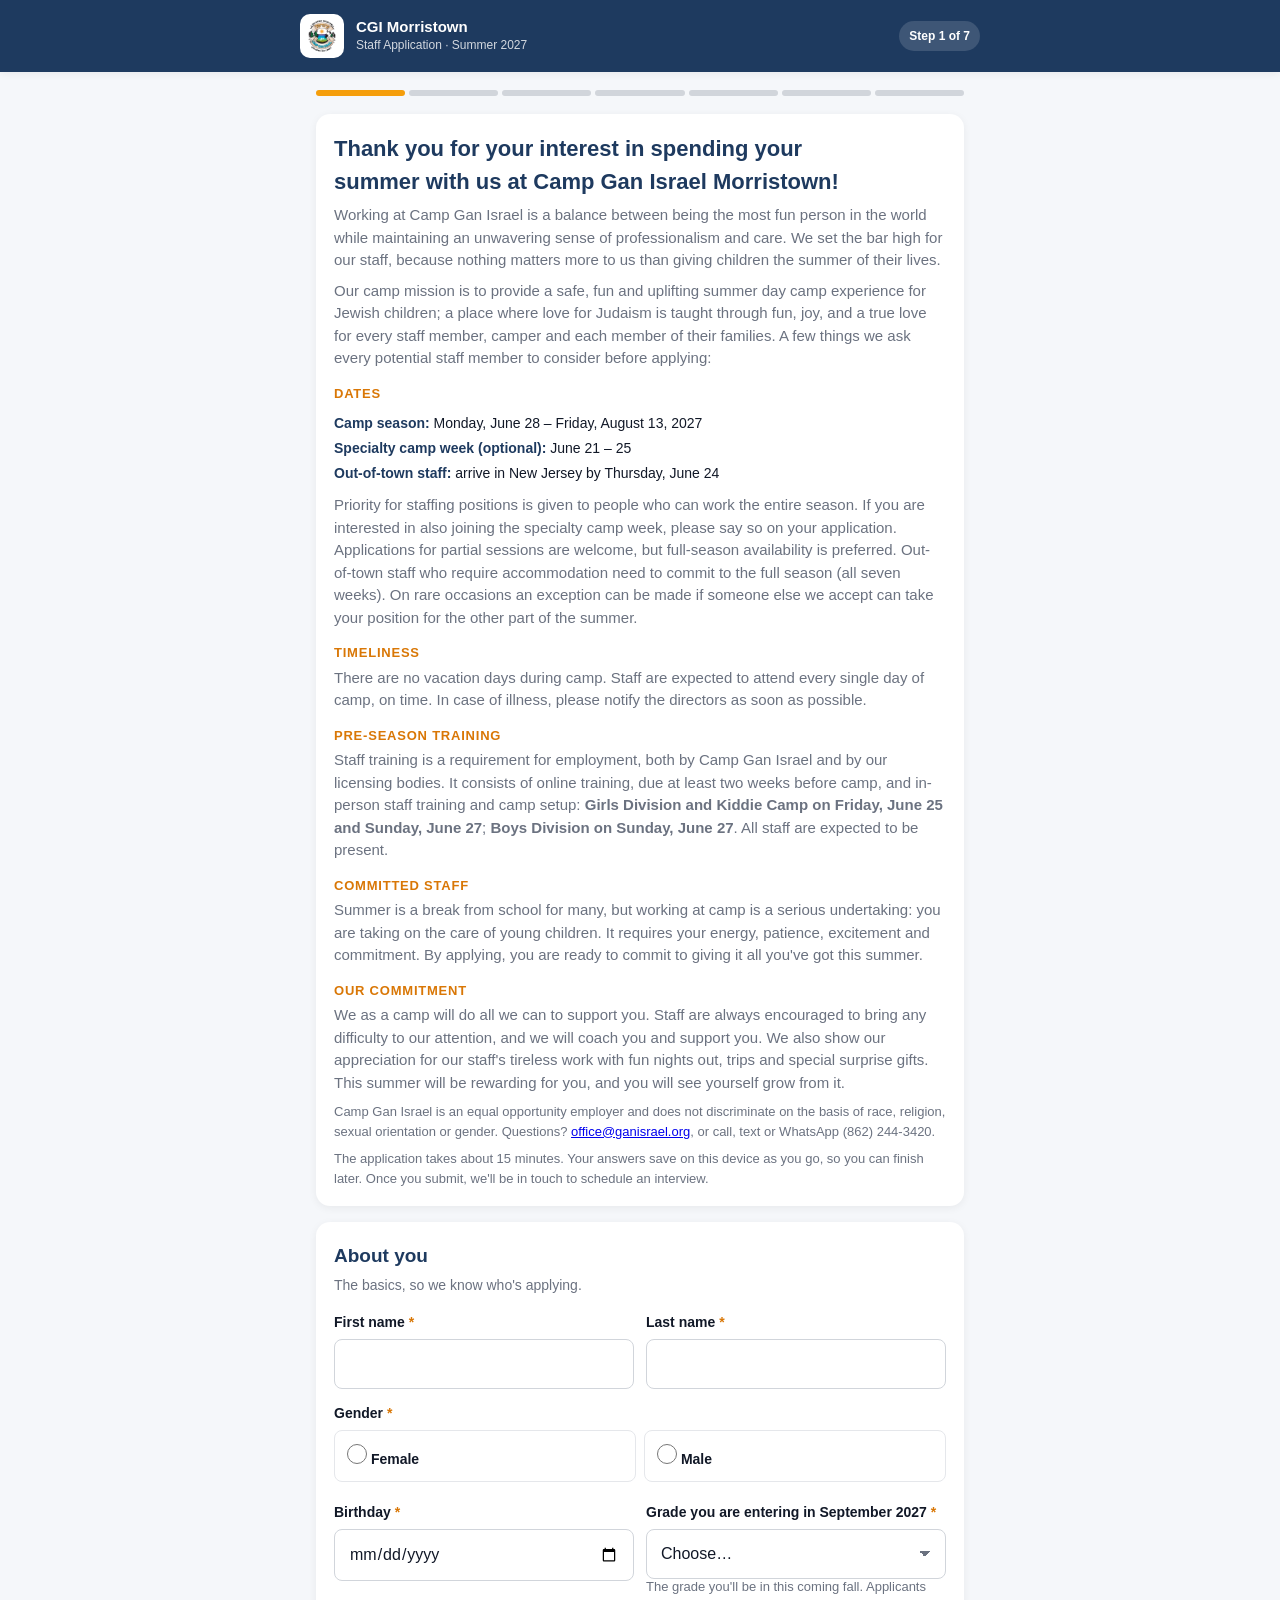
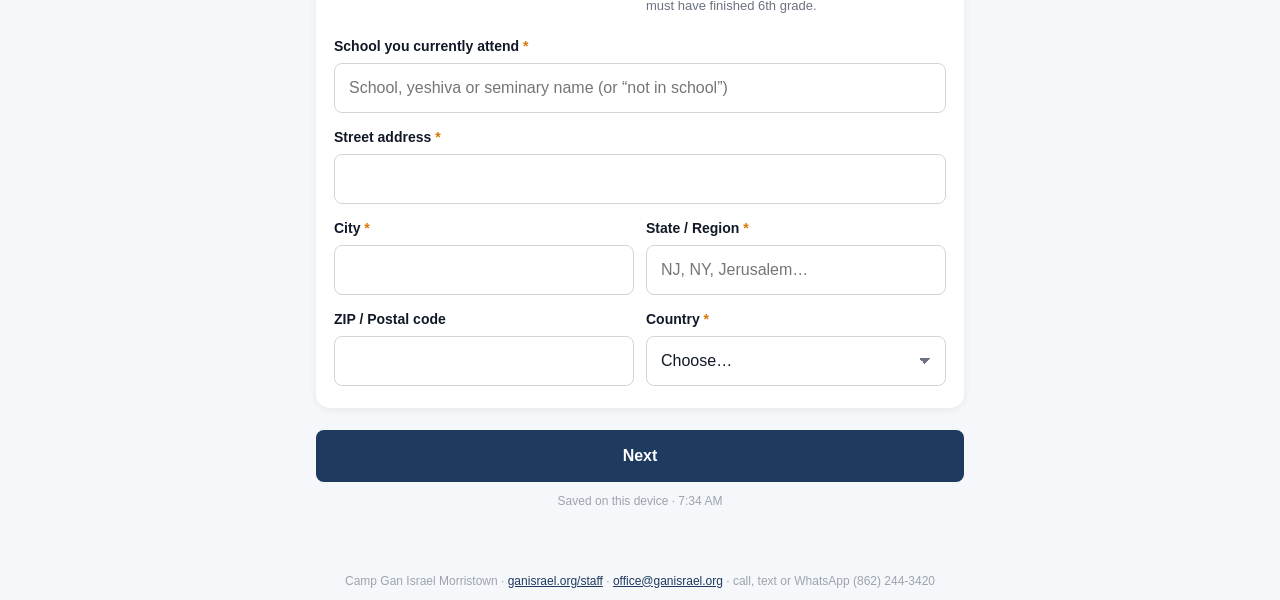
==== commit 2a7da80a: "Apply + reference pages: Mendel's walkthrough fixes (2026-10-30) apply.html: intro sentence reworded" ====
--- a/apply.html
+++ b/apply.html
@@ -126,7 +126,7 @@
 
   <div class="intro" id="intro">
     <h1>Thank you for your interest in spending your summer with us at Camp Gan Israel Morristown!</h1>
-    <p>Working at Camp Gan Israel is a balance between being the most fun person in the world while maintaining an unwavering sense of professionalism and care. We set the bar pretty high for our staff, as there is nothing we take more seriously than truly providing the summer of children's lives.</p>
+    <p>Working at Camp Gan Israel is a balance between being the most fun person in the world while maintaining an unwavering sense of professionalism and care. We set the bar high for our staff, because nothing matters more to us than giving children the summer of their lives.</p>
     <p>Our camp mission is to provide a safe, fun and uplifting summer day camp experience for Jewish children; a place where love for Judaism is taught through fun, joy, and a true love for every staff member, camper and each member of their families. A few things we ask every potential staff member to consider before applying:</p>
     <h3>Dates</h3>
     <div class="dates">
@@ -134,11 +134,11 @@
       <div><b>Specialty camp week (optional):</b> June 21 – 25</div>
       <div><b>Out-of-town staff:</b> arrive in New Jersey by Thursday, June 24</div>
     </div>
-    <p>Priority for staffing positions is given to people who can work the entire season. If you are interested in also joining the specialty camp week, please say so on your application. Applications for partial sessions are welcome, but full-season availability is preferred. Out-of-town staff who require accommodation need to commit to the full season. On rare occasions an exception can be made if someone else we accept can take your position for the other part of the summer.</p>
+    <p>Priority for staffing positions is given to people who can work the entire season. If you are interested in also joining the specialty camp week, please say so on your application. Applications for partial sessions are welcome, but full-season availability is preferred. Out-of-town staff who require accommodation need to commit to the full season (all seven weeks). On rare occasions an exception can be made if someone else we accept can take your position for the other part of the summer.</p>
     <h3>Timeliness</h3>
     <p>There are no vacation days during camp. Staff are expected to attend every single day of camp, on time. In case of illness, please notify the directors as soon as possible.</p>
     <h3>Pre-season training</h3>
-    <p>Staff training is a requirement for employment, both by Camp Gan Israel and by our licensing bodies. It consists of online training, due at least two weeks before camp, and in-person staff training and camp setup on <b>Friday, June 25 and Sunday, June 27</b>. All staff are expected to be present.</p>
+    <p>Staff training is a requirement for employment, both by Camp Gan Israel and by our licensing bodies. It consists of online training, due at least two weeks before camp, and in-person staff training and camp setup: <b>Girls Division and Kiddie Camp on Friday, June 25 and Sunday, June 27</b>; <b>Boys Division on Sunday, June 27</b>. All staff are expected to be present.</p>
     <h3>Committed staff</h3>
     <p>Summer is a break from school for many, but working at camp is a serious undertaking: you are taking on the care of young children. It requires your energy, patience, excitement and commitment. By applying, you are ready to commit to giving it all you've got this summer.</p>
     <h3>Our commitment</h3>
@@ -200,6 +200,7 @@
             </select>
             <div class="err">Please choose your country.</div>
           </div>
+          <div class="field" id="countryOtherField" hidden><label class="req" for="countryOther">Which country?</label><input type="text" id="countryOther" name="countryOther" autocomplete="country-name"><div class="err">Please tell us your country.</div></div>
         </div>
       </div>
     </section>
@@ -290,10 +291,10 @@
         <div class="field" id="positionOtherField" hidden><label for="positionOther">Tell us the position you have in mind</label><input type="text" id="positionOther" name="positionOther"></div>
         <div class="subcard" id="phonePolicyBlock" hidden>
           <h3>Our phone policy</h3>
-          <p class="pol" id="policyStrict" hidden>Camp Gan Israel is a no-phone environment during camp hours. Each morning you leave your phone in the camp office with the director, and you pick it up at the end of the day. Staff stay in touch with each other by radio. We've seen that phones pull attention away from the campers, and campers shouldn't see staff on a phone. If you need to make a personal call, let your direct supervisor know and step away. Phones come out only for a genuine emergency.</p>
-          <p class="pol" id="policyGeneral" hidden>Camp Gan Israel is a no-phone environment during camp hours. Phones come out only for a genuine emergency, or to take photos when asked. For a personal call, let your direct supervisor know and step away from the campers. Campers shouldn't see staff on a phone.</p>
+          <p class="pol" id="policyStrict" hidden>Camp Gan Israel has a no-phone policy during camp hours. Each morning you leave your phone in the camp office and pick it up at the end of the day; staff stay in touch by radio. Phones pull our attention away from the campers, and campers feel it. If you have a reason to use your phone during camp, let your direct supervisor know and we'll be happy to accommodate.</p>
+          <p class="pol" id="policyGeneral" hidden>Camp Gan Israel has a no-phone policy during camp hours. Phones come out only for a genuine emergency, or to take photos when asked. Phones pull our attention away from the campers, and campers feel it. If you have a reason to use your phone during camp, let your direct supervisor know and we'll be happy to accommodate.</p>
           <div class="field">
-            <label class="choice"><input type="checkbox" name="phonePolicyAck" value="Yes" required> <span>I've read the phone policy, and I'm comfortable working with it.</span></label>
+            <label class="choice"><input type="checkbox" name="phonePolicyAck" value="Yes" required> <span class="req">I've read the phone policy, and I'm comfortable working with it.</span></label>
             <div class="err">Please tick the box to continue.</div>
           </div>
         </div>
@@ -501,10 +502,6 @@
           <div class="field"><label for="flights">Will you require flights to and from camp? If yes, from which city or country? If not, from which city will you be coming and will you require transportation?</label><textarea id="flights" name="flights"></textarea></div>
           <div class="field"><label for="accommodations">Any accommodations you will require this summer, such as a specific food diet?</label><div class="hint">If none, write N/A.</div><textarea id="accommodations" name="accommodations"></textarea></div>
           <div class="field"><label for="foods">Foods you don't eat, and foods you like to eat</label><input type="text" id="foods" name="foods"></div>
-          <div class="two">
-            <div class="field"><label for="arrival">Arrival plans</label><input type="text" id="arrival" name="arrival" placeholder="When you expect to arrive in New Jersey"></div>
-            <div class="field"><label for="departure">Departure plans</label><input type="text" id="departure" name="departure" placeholder="When you expect to leave"></div>
-          </div>
           <div class="field">
             <span class="lbl req">Housing</span>
             <div class="choices two">
@@ -513,17 +510,16 @@
             </div>
             <div class="err">Please choose one.</div>
           </div>
+          <div class="note" id="housingNote" hidden>We take care of our staff from beginning to end: camp housing runs from the day before staff training through the Sunday after camp.</div>
           <div class="field">
-            <span class="lbl req">Will you need camp's help with housing before or after the official housing period?</span>
-            <div class="hint">Camp's responsibility runs from the Thursday before camp through the Sunday after camp. Anything beyond that is discussed and approved in advance.</div>
+            <span class="lbl req">Can you be at camp for the full summer, all seven weeks (June 28 – August 13), plus staff training?</span>
             <div class="choices two">
-              <label class="choice"><input type="radio" name="extraHousing" value="No" required> No</label>
-              <label class="choice"><input type="radio" name="extraHousing" value="Yes"> Yes</label>
+              <label class="choice"><input type="radio" name="ootFullSummer" value="Yes" required> Yes, the full summer</label>
+              <label class="choice"><input type="radio" name="ootFullSummer" value="No"> No, only part of it</label>
             </div>
+            <div class="hint">Out-of-town positions are for the full season; partial availability is kept on file in case something opens up.</div>
             <div class="err">Please choose one.</div>
           </div>
-          <div class="field" id="extraHousingField" hidden><label for="extraHousingDetail">Please explain</label><input type="text" id="extraHousingDetail" name="extraHousingDetail"></div>
-          <div class="field"><label class="choice"><input type="checkbox" name="ootFullSummer" value="Yes" required> <span>I can be at camp for the full summer, June 28 to August 13, and for staff training on June 25 and June 27.</span></label><div class="err">Out-of-town staff need to commit to the full season.</div></div>
           <div class="field"><label class="choice"><input type="checkbox" name="ootInsurance" value="Yes" required> <span>I will arrange appropriate travel and medical insurance before coming.</span></label><div class="err">Please tick the box to continue.</div></div>
           <div class="field" id="visaField" hidden>
             <span class="lbl">Do you have a valid passport, and a US visa if you need one?</span>
@@ -656,8 +652,11 @@
     $('phonePolicyBlock').hidden = !p1;
     const strict = strictRoles.includes(p1) || strictRoles.includes(p2);
     $('policyStrict').hidden = !strict; $('policyGeneral').hidden = strict;
-    // Out-of-town: explain extra housing help only if Yes
-    $('extraHousingField').hidden = val('extraHousing') !== 'Yes';
+    // Country "Other" → write it in
+    const otherCountry = val('country') === 'Other';
+    $('countryOtherField').hidden = !otherCountry; $('countryOther').required = otherCountry;
+    // Out-of-town: what camp housing covers, shown when they ask for it
+    $('housingNote').hidden = val('housing') !== "I'll need camp housing";
     // Staff-experience question shown for everyone except a first-time junior counselor
     $('expStaffField').hidden = (p1 === 'Junior Counselor' && val('returning') === 'No');
     // Step 7 blocks
@@ -774,15 +773,15 @@
 
   function renderSummary(d) {
     const groups = [
-      ['About you', ['firstName','lastName','gender','birthday','gradeEntering','school','street','city','state','zip','country']],
+      ['About you', ['firstName','lastName','gender','birthday','gradeEntering','school','street','city','state','zip','country','countryOther']],
       ['Contact', ['email','phone','phoneWhatsApp','noOwnContact','limitedAccess','parentName','parentEmail','parentPhone','parentPhoneWhatsApp','phone2','phone2Note','phone2WhatsApp','phone2Summer']],
       ['The job', ['division','position1','position2','positionOther','phonePolicyAck','origin','weeks','blackoutDates','returning','returningDetail','transportation','afterHoursJobs','friendsYN','friends','heardFrom']],
       ['Experience', ['expChildren','expCamper','expStaff','whyCGI','interests','interestsExplain','hobbies','ageRange']],
       ['References', ['ref1Type','ref1Name','ref1Phone','ref1WhatsApp','ref1Email','ref1How','ref2Type','ref2Name','ref2Phone','ref2WhatsApp','ref2Email','ref2How','ref3Type','ref3Name','ref3Phone','ref3WhatsApp','ref3Email','ref3How','otherWork']],
       ['Education', ['elemSchool','elemYears','hsSchool','hsYears','hsStatus','postSchool','postYears','postStatus','degree']],
-      ['More', ['flights','accommodations','foods','arrival','departure','housing','extraHousing','extraHousingDetail','ootFullSummer','ootInsurance','visa','specDegrees','specExperience','specOther','medicalYN','medicalDetail','resume','anythingElse','signature','acknowledge']]
+      ['More', ['flights','accommodations','foods','housing','ootFullSummer','ootInsurance','visa','specDegrees','specExperience','specOther','medicalYN','medicalDetail','resume','anythingElse','signature','acknowledge']]
     ];
-    const labels = { gender:'Gender', division:'Division', origin:'Coming from', weeks:'Weeks available', returning:'Worked here before', transportation:'Needs transportation', afterHoursJobs:'After-hours jobs', friendsYN:'Applying with friends', interests:'Interests', hsStatus:'High school status', postStatus:'Seminary / college status', visa:'Passport and visa', medicalYN:'Medical condition', housing:'Housing', extraHousing:'Housing help outside the period', phonePolicyAck:'Phone policy acknowledged', ootFullSummer:'Full summer and training confirmed', ootInsurance:'Travel and medical insurance confirmed', acknowledge:'Commitment acknowledged', phoneWhatsApp:'Phone on WhatsApp', parentPhoneWhatsApp:'Parent phone on WhatsApp', phone2WhatsApp:'Second phone on WhatsApp', phone2Summer:'Second phone available in summer', noOwnContact:'No own email or phone', limitedAccess:'Limited phone or email access', ref1WhatsApp:'Reference 1 on WhatsApp', ref2WhatsApp:'Reference 2 on WhatsApp', ref3WhatsApp:'Reference 3 on WhatsApp' };
+    const labels = { gender:'Gender', division:'Division', origin:'Coming from', weeks:'Weeks available', returning:'Worked here before', transportation:'Needs transportation', afterHoursJobs:'After-hours jobs', friendsYN:'Applying with friends', interests:'Interests', hsStatus:'High school status', postStatus:'Seminary / college status', visa:'Passport and visa', medicalYN:'Medical condition', housing:'Housing', phonePolicyAck:'Phone policy acknowledged', ootFullSummer:'Full summer', countryOther:'Country', ootInsurance:'Travel and medical insurance confirmed', acknowledge:'Commitment acknowledged', phoneWhatsApp:'Phone on WhatsApp', parentPhoneWhatsApp:'Parent phone on WhatsApp', phone2WhatsApp:'Second phone on WhatsApp', phone2Summer:'Second phone available in summer', noOwnContact:'No own email or phone', limitedAccess:'Limited phone or email access', ref1WhatsApp:'Reference 1 on WhatsApp', ref2WhatsApp:'Reference 2 on WhatsApp', ref3WhatsApp:'Reference 3 on WhatsApp' };
     form.querySelectorAll('label[for]').forEach(l => { labels[l.htmlFor] = l.textContent.trim(); });
     let html = '';
     groups.forEach(([title, keys]) => {
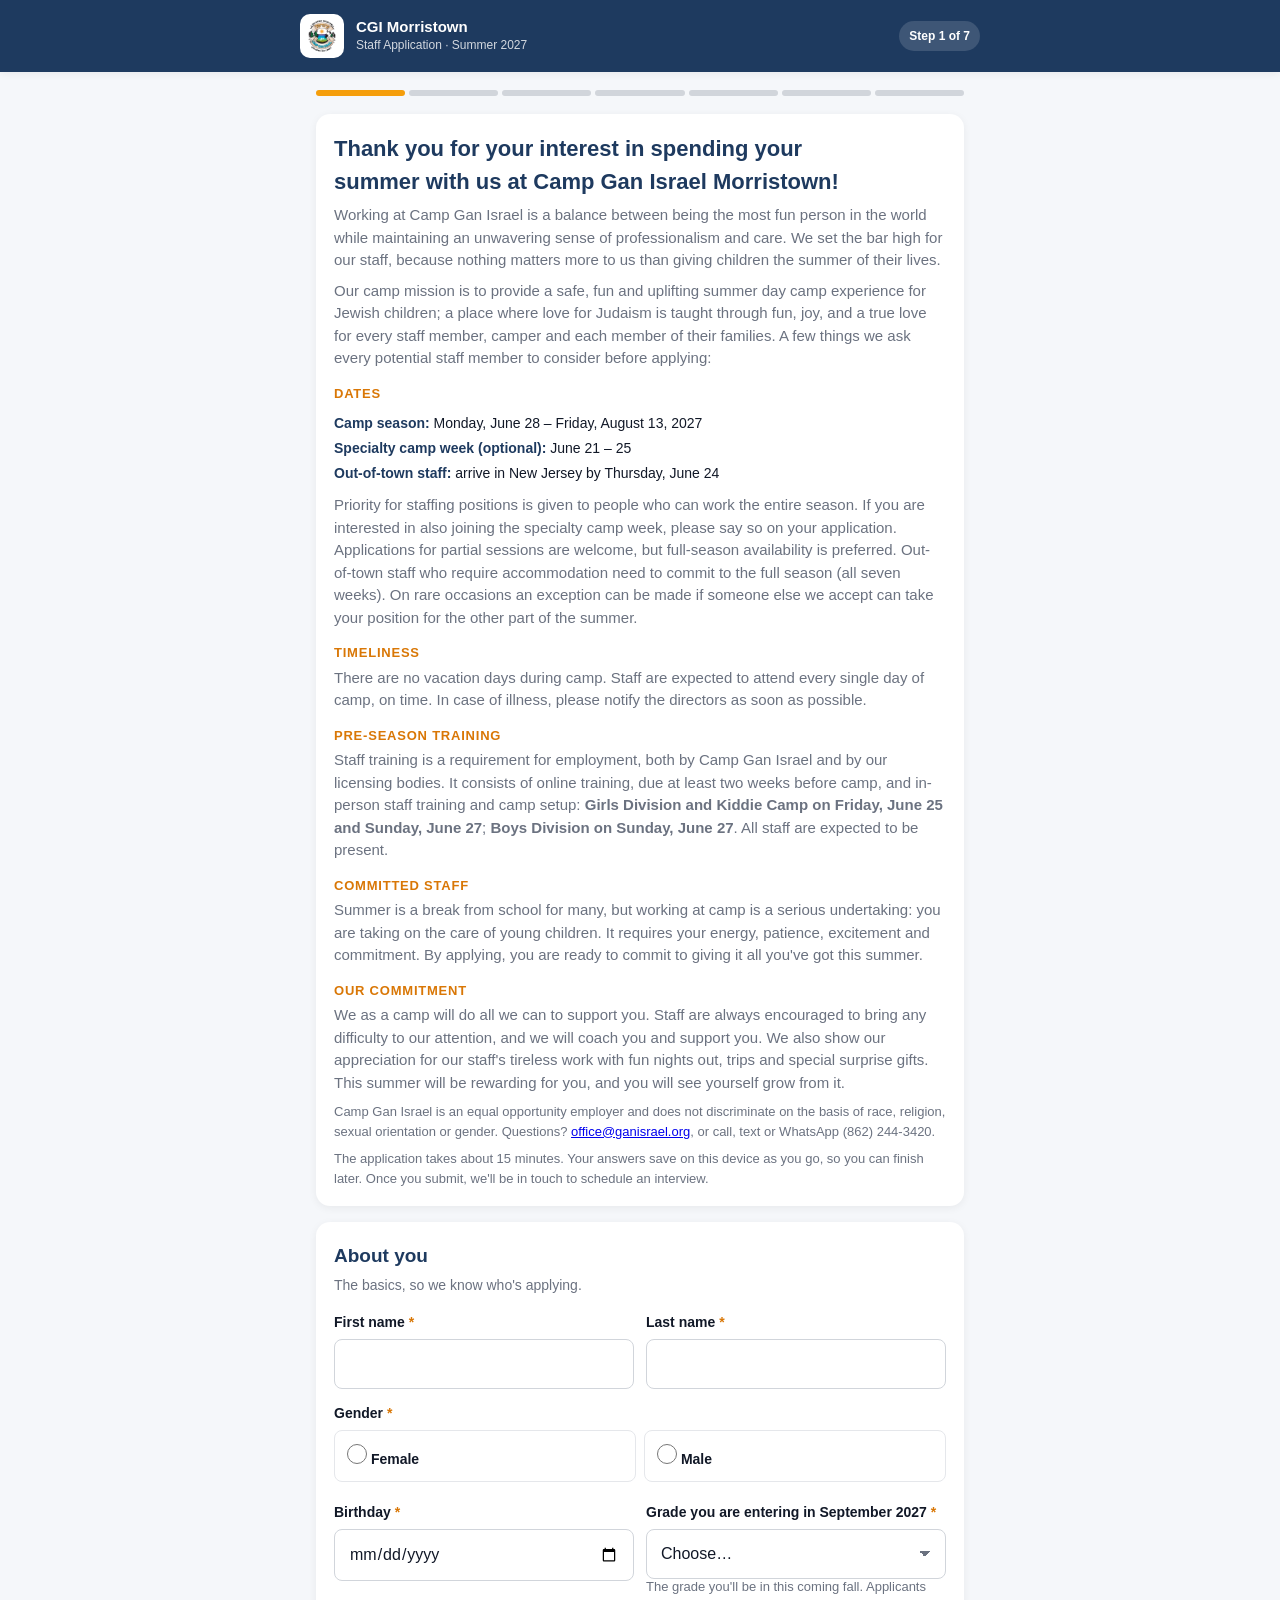
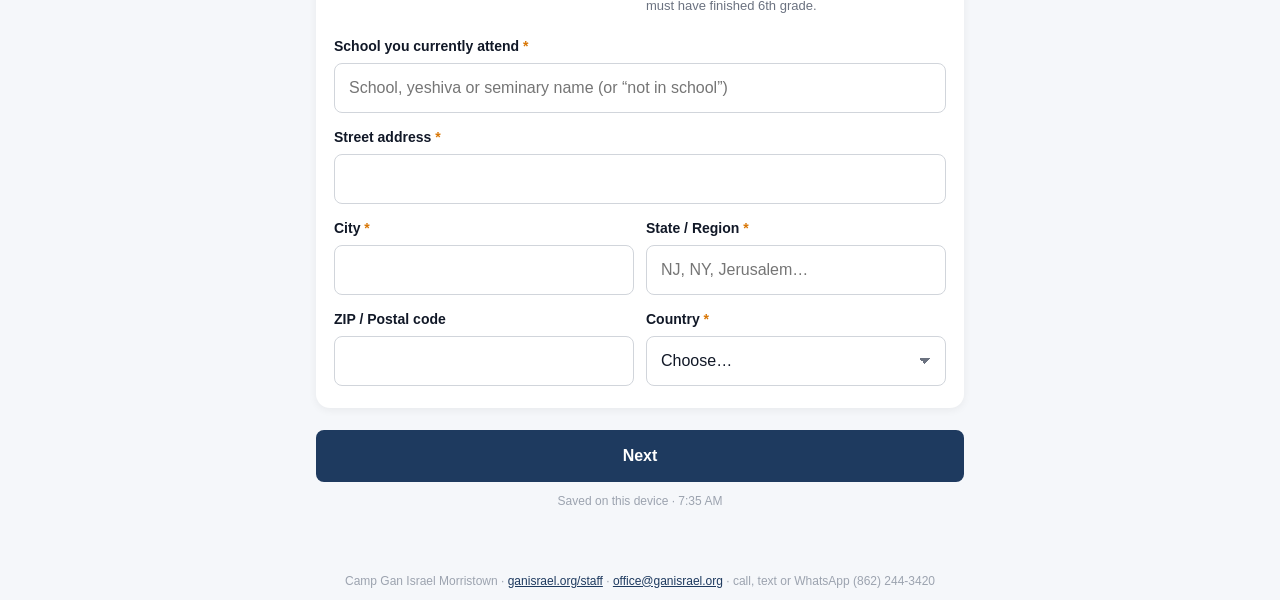
==== commit 2aa2b584: "apply.html: umbrella phone-policy text for non-counselor roles (four-tier policy, 2026-10-30) Co-Aut" ====
--- a/apply.html
+++ b/apply.html
@@ -292,7 +292,7 @@
         <div class="subcard" id="phonePolicyBlock" hidden>
           <h3>Our phone policy</h3>
           <p class="pol" id="policyStrict" hidden>Camp Gan Israel has a no-phone policy during camp hours. Each morning you leave your phone in the camp office and pick it up at the end of the day; staff stay in touch by radio. Phones pull our attention away from the campers, and campers feel it. If you have a reason to use your phone during camp, let your direct supervisor know and we'll be happy to accommodate.</p>
-          <p class="pol" id="policyGeneral" hidden>Camp Gan Israel has a no-phone policy during camp hours. Phones come out only for a genuine emergency, or to take photos when asked. Phones pull our attention away from the campers, and campers feel it. If you have a reason to use your phone during camp, let your direct supervisor know and we'll be happy to accommodate.</p>
+          <p class="pol" id="policyGeneral" hidden>Camp Gan Israel has a no-phone policy during camp hours. Phones are for camp communication and photos when your role calls for them, and otherwise stay away and out of sight of the campers; if you need to step away for something personal, clear it with your direct supervisor first.</p>
           <div class="field">
             <label class="choice"><input type="checkbox" name="phonePolicyAck" value="Yes" required> <span class="req">I've read the phone policy, and I'm comfortable working with it.</span></label>
             <div class="err">Please tick the box to continue.</div>
